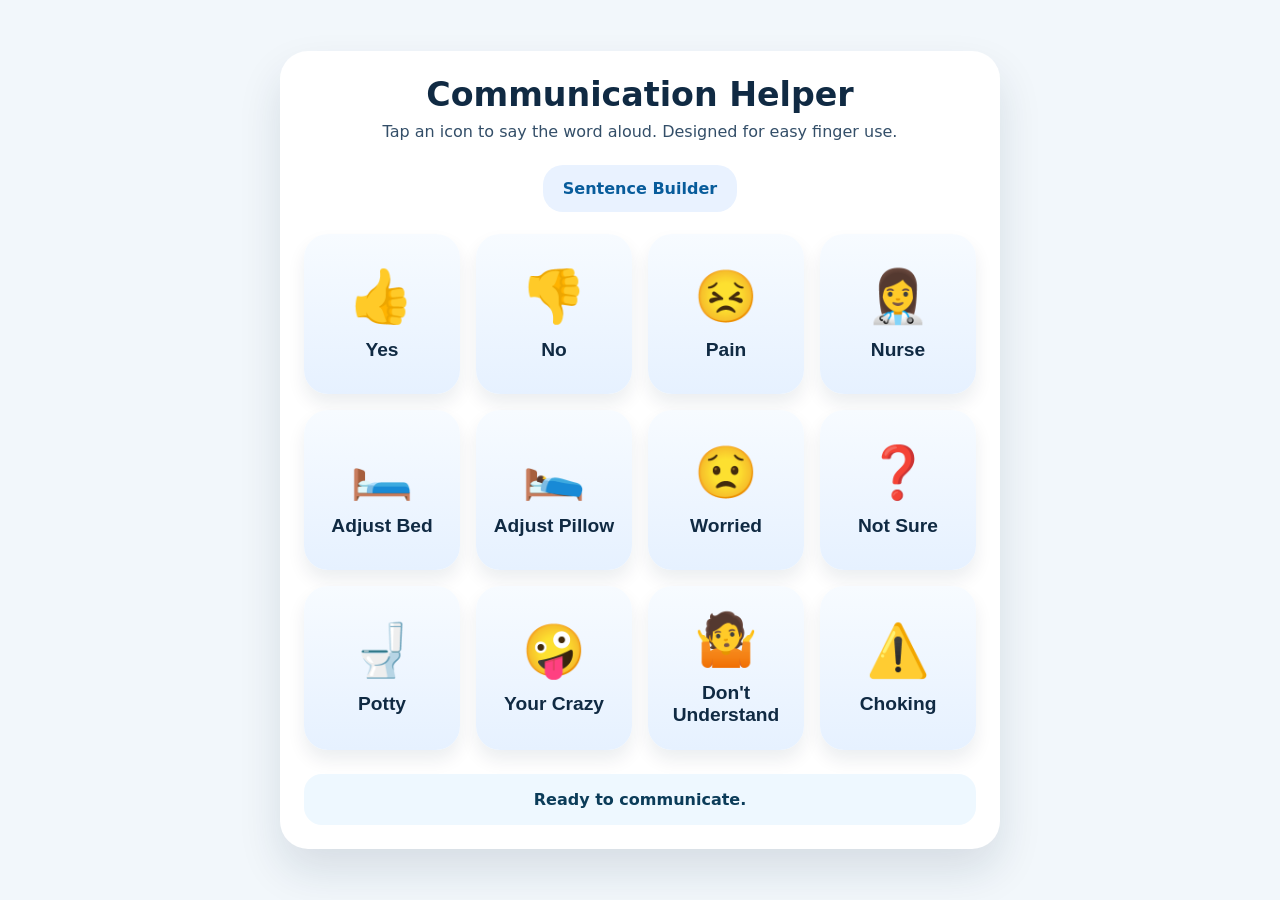
==== index.html @ 8a259477 "First publish" ====
<!DOCTYPE html>
<html lang="en">
<head>
  <meta charset="UTF-8" />
  <meta name="viewport" content="width=device-width, initial-scale=1.0, viewport-fit=cover" />
  <meta name="description" content="Touch-friendly communication helper with voice output for limited communication users." />
  <meta name="theme-color" content="#085c9b" />
  <meta name="apple-mobile-web-app-capable" content="yes" />
  <meta name="apple-mobile-web-app-status-bar-style" content="black-translucent" />
  <meta name="apple-mobile-web-app-title" content="Comm Helper" />
  <meta name="format-detection" content="telephone=no" />
  <title>Communication Helper</title>
  <link rel="manifest" href="manifest.json" />
  <link rel="apple-touch-icon" sizes="180x180" href="icons/icon-180.png" />
  <link rel="icon" type="image/png" sizes="192x192" href="icons/icon-192.png" />
  <link rel="icon" type="image/png" sizes="512x512" href="icons/icon-512.png" />
  <link rel="stylesheet" href="styles.css" />
</head>
<body>
  <main class="app-shell">
    <h1>Communication Helper</h1>
    <p class="instructions">Tap an icon to say the word aloud. Designed for easy finger use.</p>
    <div class="page-actions">
      <a class="secondary-link" href="sentences.html">Sentence Builder</a>
    </div>

    <div class="button-grid" role="group" aria-label="Communication actions">
      <button class="comm-button" data-word="Yes" aria-label="Yes">
        <span class="icon">👍</span>
        <span class="label">Yes</span>
      </button>
      <button class="comm-button" data-word="No" aria-label="No">
        <span class="icon">👎</span>
        <span class="label">No</span>
      </button>
      <button class="comm-button" data-word="Pain" aria-label="Pain">
        <span class="icon">😣</span>
        <span class="label">Pain</span>
      </button>
      <button class="comm-button" data-word="Nurse" aria-label="Nurse">
        <span class="icon">👩‍⚕️</span>
        <span class="label">Nurse</span>
      </button>
      <button class="comm-button" data-word="Adjust Bed" aria-label="Adjust Bed">
        <span class="icon">🛏️</span>
        <span class="label">Adjust Bed</span>
      </button>
      <button class="comm-button" data-word="Adjust Pillow" aria-label="Adjust Pillow">
        <span class="icon">🛌</span>
        <span class="label">Adjust Pillow</span>
      </button>
      <button class="comm-button" data-word="Worried" aria-label="Worried">
        <span class="icon">😟</span>
        <span class="label">Worried</span>
      </button>
      <button class="comm-button" data-word="Not Sure" aria-label="Not Sure">
        <span class="icon">❓</span>
        <span class="label">Not Sure</span>
      </button>
      <button class="comm-button" data-word="Potty" aria-label="Potty">
        <span class="icon">🚽</span>
        <span class="label">Potty</span>
      </button>
      <button class="comm-button" data-word="Your crazy" aria-label="Your crazy">
        <span class="icon">🤪</span>
        <span class="label">Your Crazy</span>
      </button>
      <button class="comm-button" data-word="I don't understand" aria-label="I don't understand">
        <span class="icon">🤷</span>
        <span class="label">Don't Understand</span>
      </button>
      <button class="comm-button" data-word="Choking" aria-label="Choking">
        <span class="icon">⚠️</span>
        <span class="label">Choking</span>
      </button>
    </div>

    <div class="feedback" aria-live="polite" id="feedback">Ready to communicate.</div>
  </main>
  <script src="script.js"></script>
</body>
</html>
---- styles.css ----
:root {
  color-scheme: light;
  font-family: system-ui, -apple-system, BlinkMacSystemFont, "Segoe UI", sans-serif;
  background: #f2f7fb;
  color: #102a43;
}

* {
  box-sizing: border-box;
}

body {
  margin: 0;
  min-height: 100vh;
  display: flex;
  align-items: center;
  justify-content: center;
  padding: 16px;
}

.app-shell {
  width: min(100%, 720px);
  background: #ffffff;
  border-radius: 28px;
  padding: 24px;
  box-shadow: 0 22px 44px rgba(16, 42, 67, 0.12);
}

h1 {
  margin: 0 0 8px;
  font-size: clamp(2rem, 2.6vw, 2.6rem);
  text-align: center;
}

.instructions {
  margin: 0 0 24px;
  font-size: 1rem;
  text-align: center;
  color: #334e68;
}

.page-actions {
  display: flex;
  justify-content: center;
  margin-bottom: 22px;
}

.secondary-link,
.secondary-button {
  display: inline-flex;
  align-items: center;
  justify-content: center;
  border-radius: 20px;
  border: 2px solid transparent;
  padding: 12px 18px;
  font-size: 1rem;
  font-weight: 700;
  text-decoration: none;
  color: #085c9b;
  background: #e9f2ff;
  transition: background 0.15s ease, transform 0.15s ease;
}

.secondary-link:hover,
.secondary-button:hover,
.secondary-button:focus-visible {
  background: #d6e7ff;
  transform: translateY(-1px);
  outline: none;
}

.sentence-box {
  min-height: 68px;
  margin-bottom: 20px;
  padding: 16px 18px;
  border-radius: 20px;
  background: #f3f9ff;
  color: #102a43;
  font-size: 1.1rem;
  text-align: center;
  display: flex;
  align-items: center;
  justify-content: center;
}

.sentence-actions {
  display: grid;
  grid-template-columns: repeat(2, minmax(120px, 1fr));
  gap: 12px;
  margin-top: 18px;
}

.secondary-button {
  cursor: pointer;
  border: none;
}

.button-grid {
  display: grid;
  gap: 16px;
  grid-template-columns: repeat(auto-fit, minmax(140px, 1fr));
}

.comm-button {
  border: 0;
  border-radius: 24px;
  padding: 24px 16px;
  background: linear-gradient(180deg, #f7fbff 0%, #e6f1ff 100%);
  color: #102a43;
  font-size: 1.1rem;
  font-weight: 700;
  display: flex;
  flex-direction: column;
  align-items: center;
  justify-content: center;
  gap: 12px;
  min-height: 160px;
  cursor: pointer;
  transition: transform 0.15s ease, box-shadow 0.15s ease, background 0.15s ease;
  box-shadow: 0 10px 18px rgba(16, 42, 67, 0.08);
}

.comm-button:hover,
.comm-button:focus-visible {
  transform: translateY(-2px);
  box-shadow: 0 16px 24px rgba(16, 42, 67, 0.14);
  outline: none;
}

.comm-button:active {
  transform: translateY(0);
  background: linear-gradient(180deg, #e3efff 0%, #d2e6ff 100%);
}

.icon {
  font-size: 3.2rem;
}

.label {
  font-size: 1.2rem;
}

.feedback {
  margin-top: 24px;
  text-align: center;
  padding: 16px 18px;
  border-radius: 18px;
  background: #eef8ff;
  color: #0b3c59;
  font-weight: 600;
}

@media (max-width: 500px) {
  .comm-button {
    min-height: 140px;
    padding: 20px 14px;
  }

  .icon {
    font-size: 2.8rem;
  }
}
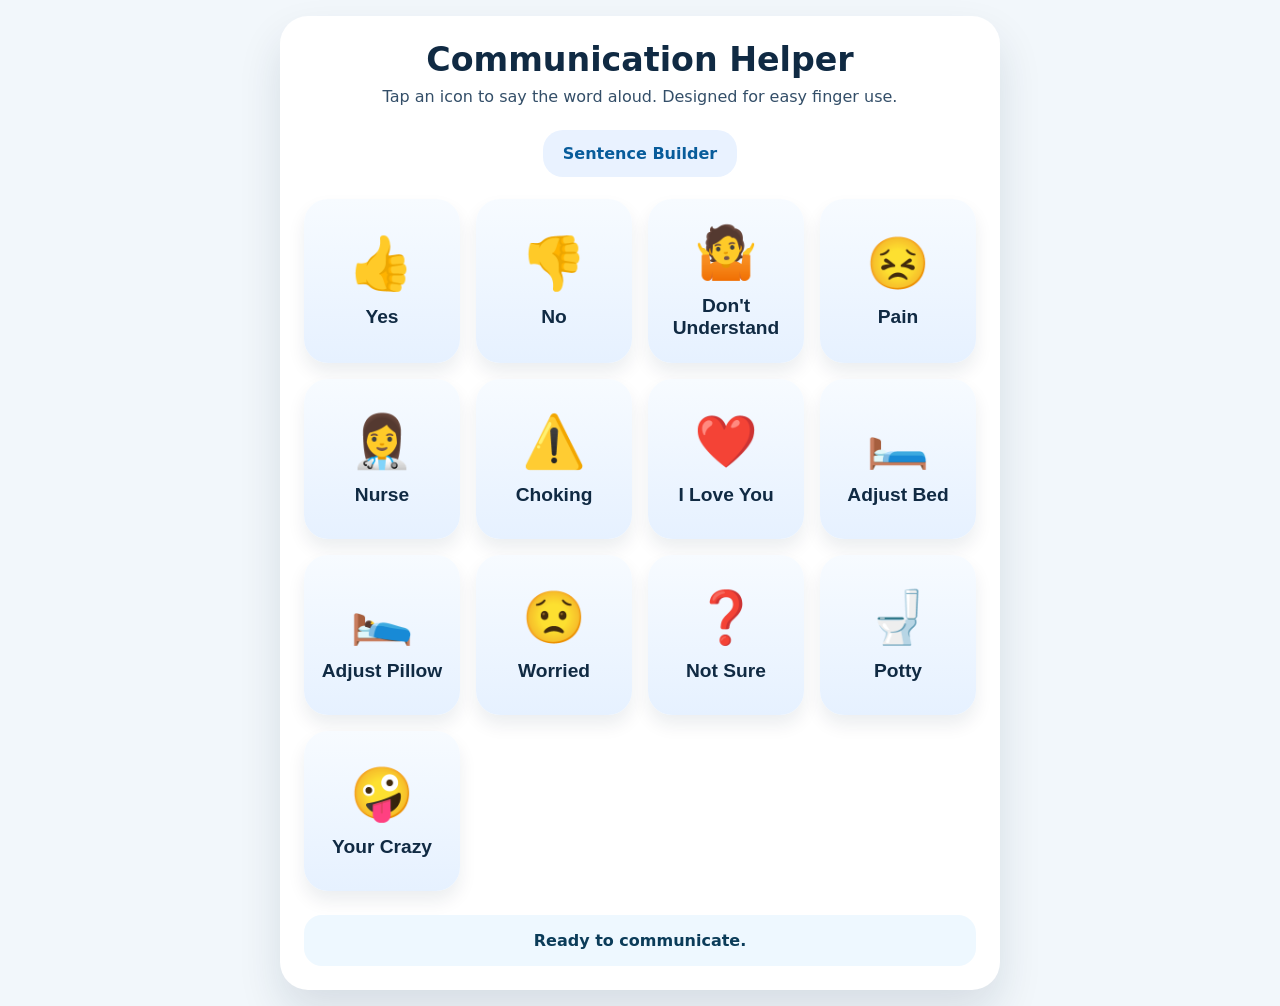
==== commit 4a41f4e7: "moved icons" ====
--- a/index.html
+++ b/index.html
@@ -33,6 +33,10 @@
         <span class="icon">👎</span>
         <span class="label">No</span>
       </button>
+      <button class="comm-button" data-word="I don't understand" aria-label="I don't understand">
+        <span class="icon">🤷</span>
+        <span class="label">Don't Understand</span>
+      </button>
       <button class="comm-button" data-word="Pain" aria-label="Pain">
         <span class="icon">😣</span>
         <span class="label">Pain</span>
@@ -40,6 +44,14 @@
       <button class="comm-button" data-word="Nurse" aria-label="Nurse">
         <span class="icon">👩‍⚕️</span>
         <span class="label">Nurse</span>
+      </button>
+      <button class="comm-button" data-word="Choking" aria-label="Choking">
+        <span class="icon">⚠️</span>
+        <span class="label">Choking</span>
+      </button>
+      <button class="comm-button" data-word="I love you" aria-label="I love you">
+        <span class="icon">❤️</span>
+        <span class="label">I Love You</span>
       </button>
       <button class="comm-button" data-word="Adjust Bed" aria-label="Adjust Bed">
         <span class="icon">🛏️</span>
@@ -65,14 +77,6 @@
         <span class="icon">🤪</span>
         <span class="label">Your Crazy</span>
       </button>
-      <button class="comm-button" data-word="I don't understand" aria-label="I don't understand">
-        <span class="icon">🤷</span>
-        <span class="label">Don't Understand</span>
-      </button>
-      <button class="comm-button" data-word="Choking" aria-label="Choking">
-        <span class="icon">⚠️</span>
-        <span class="label">Choking</span>
-      </button>
     </div>
 
     <div class="feedback" aria-live="polite" id="feedback">Ready to communicate.</div>
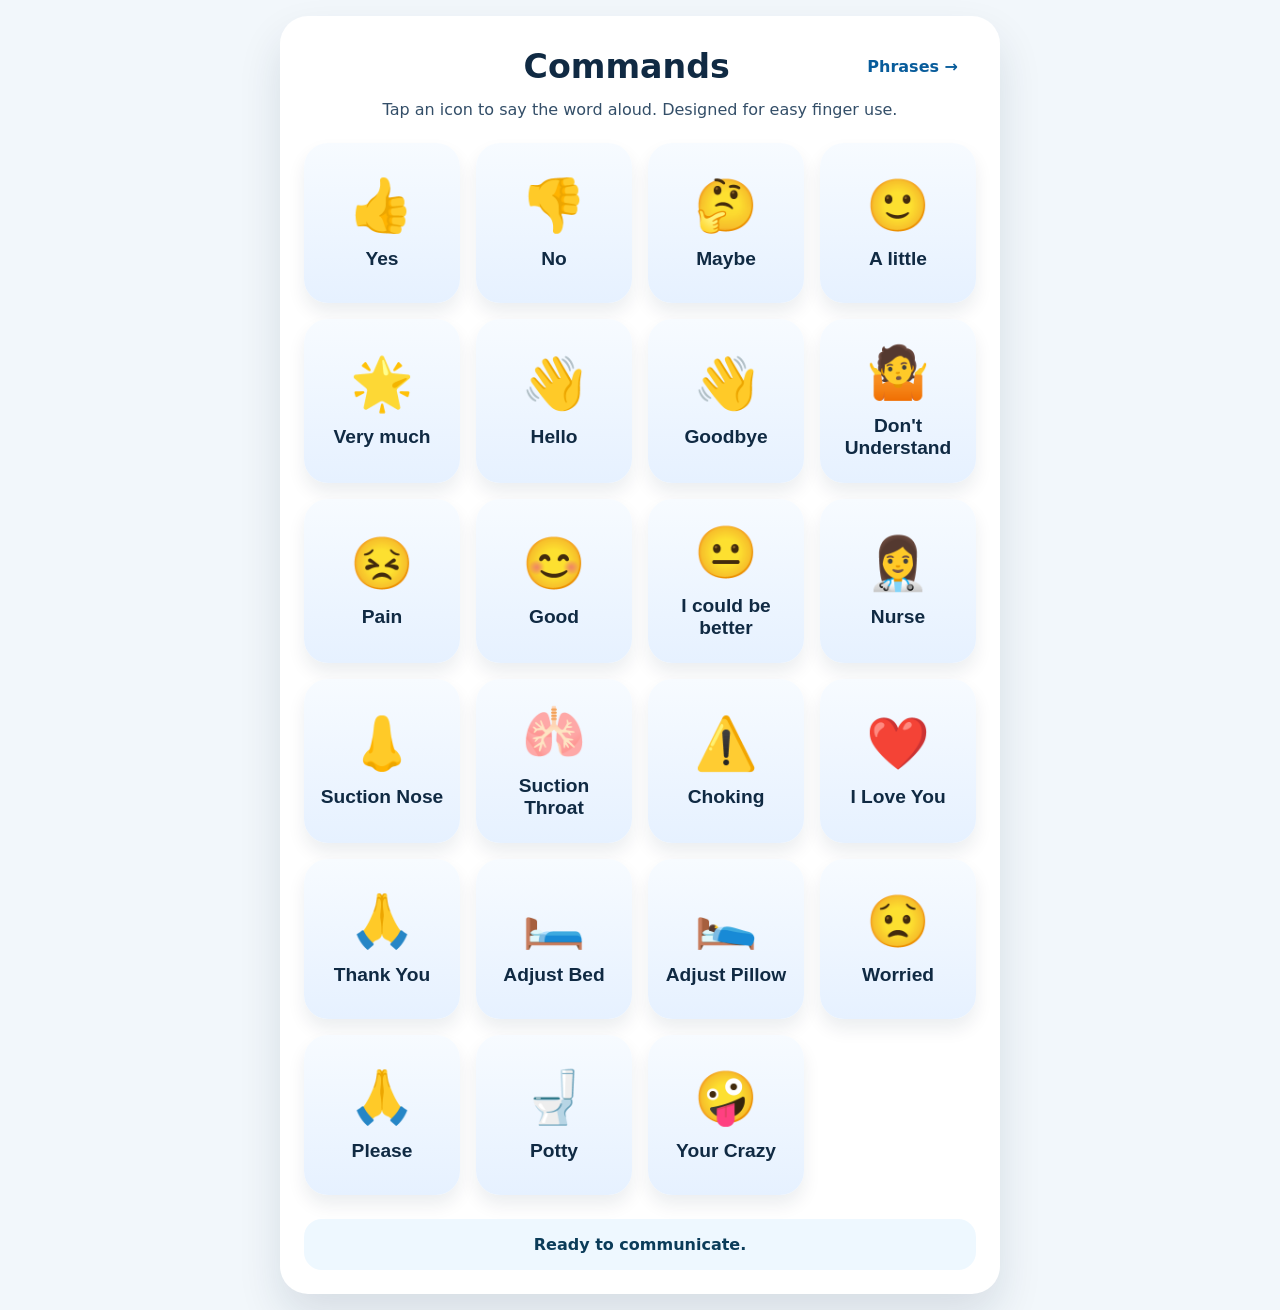
==== commit 00b0b454: "Updates to flow" ====
--- a/index.html
+++ b/index.html
@@ -9,7 +9,7 @@
   <meta name="apple-mobile-web-app-status-bar-style" content="black-translucent" />
   <meta name="apple-mobile-web-app-title" content="Comm Helper" />
   <meta name="format-detection" content="telephone=no" />
-  <title>Communication Helper</title>
+  <title>Commands</title>
   <link rel="manifest" href="manifest.json" />
   <link rel="apple-touch-icon" sizes="180x180" href="icons/icon-180.png" />
   <link rel="icon" type="image/png" sizes="192x192" href="icons/icon-192.png" />
@@ -18,11 +18,12 @@
 </head>
 <body>
   <main class="app-shell">
-    <h1>Communication Helper</h1>
+    <div class="page-header">
+      <div class="nav-spacer"></div>
+      <h1>Commands</h1>
+      <a class="nav-link" href="sentences.html">Phrases →</a>
+    </div>
     <p class="instructions">Tap an icon to say the word aloud. Designed for easy finger use.</p>
-    <div class="page-actions">
-      <a class="secondary-link" href="sentences.html">Sentence Builder</a>
-    </div>
 
     <div class="button-grid" role="group" aria-label="Communication actions">
       <button class="comm-button" data-word="Yes" aria-label="Yes">
@@ -33,6 +34,26 @@
         <span class="icon">👎</span>
         <span class="label">No</span>
       </button>
+      <button class="comm-button" data-word="Maybe" aria-label="Maybe">
+        <span class="icon">🤔</span>
+        <span class="label">Maybe</span>
+      </button>
+      <button class="comm-button" data-word="A little" aria-label="A little">
+        <span class="icon">🙂</span>
+        <span class="label">A little</span>
+      </button>
+      <button class="comm-button" data-word="Very much" aria-label="Very much">
+        <span class="icon">🌟</span>
+        <span class="label">Very much</span>
+      </button>
+      <button class="comm-button" data-word="Hello" aria-label="Hello">
+        <span class="icon">👋</span>
+        <span class="label">Hello</span>
+      </button>
+      <button class="comm-button" data-word="Goodbye" aria-label="Goodbye">
+        <span class="icon">👋</span>
+        <span class="label">Goodbye</span>
+      </button>
       <button class="comm-button" data-word="I don't understand" aria-label="I don't understand">
         <span class="icon">🤷</span>
         <span class="label">Don't Understand</span>
@@ -41,9 +62,25 @@
         <span class="icon">😣</span>
         <span class="label">Pain</span>
       </button>
+      <button class="comm-button" data-word="Good" aria-label="Good">
+        <span class="icon">😊</span>
+        <span class="label">Good</span>
+      </button>
+      <button class="comm-button" data-word="I could be better" aria-label="I could be better">
+        <span class="icon">😐</span>
+        <span class="label">I could be better</span>
+      </button>
       <button class="comm-button" data-word="Nurse" aria-label="Nurse">
         <span class="icon">👩‍⚕️</span>
         <span class="label">Nurse</span>
+      </button>
+      <button class="comm-button" data-word="Suction Nose" aria-label="Suction Nose">
+        <span class="icon">👃</span>
+        <span class="label">Suction Nose</span>
+      </button>
+      <button class="comm-button" data-word="Suction Throat" aria-label="Suction Throat">
+        <span class="icon">🫁</span>
+        <span class="label">Suction Throat</span>
       </button>
       <button class="comm-button" data-word="Choking" aria-label="Choking">
         <span class="icon">⚠️</span>
@@ -52,6 +89,10 @@
       <button class="comm-button" data-word="I love you" aria-label="I love you">
         <span class="icon">❤️</span>
         <span class="label">I Love You</span>
+      </button>
+      <button class="comm-button" data-word="Thank you" aria-label="Thank you">
+        <span class="icon">🙏</span>
+        <span class="label">Thank You</span>
       </button>
       <button class="comm-button" data-word="Adjust Bed" aria-label="Adjust Bed">
         <span class="icon">🛏️</span>
@@ -65,9 +106,9 @@
         <span class="icon">😟</span>
         <span class="label">Worried</span>
       </button>
-      <button class="comm-button" data-word="Not Sure" aria-label="Not Sure">
-        <span class="icon">❓</span>
-        <span class="label">Not Sure</span>
+      <button class="comm-button" data-word="Please" aria-label="Please">
+        <span class="icon">🙏</span>
+        <span class="label">Please</span>
       </button>
       <button class="comm-button" data-word="Potty" aria-label="Potty">
         <span class="icon">🚽</span>
--- a/styles.css
+++ b/styles.css
@@ -30,6 +30,47 @@
   margin: 0 0 8px;
   font-size: clamp(2rem, 2.6vw, 2.6rem);
   text-align: center;
+}
+
+.page-header {
+  display: flex;
+  flex-wrap: wrap;
+  align-items: center;
+  justify-content: space-between;
+  margin-bottom: 8px;
+  gap: 12px;
+}
+
+.page-header h1 {
+  flex: 1;
+  text-align: center;
+  margin: 0;
+}
+
+.nav-link {
+  display: inline-flex;
+  align-items: center;
+  padding: 14px 18px;
+  font-size: 1rem;
+  font-weight: 600;
+  color: #085c9b;
+  text-decoration: none;
+  border-radius: 16px;
+  transition: background 0.15s ease;
+  min-width: 120px;
+  min-height: 52px;
+  justify-content: center;
+  touch-action: manipulation;
+}
+
+.nav-link:hover,
+.nav-link:focus-visible {
+  background: #e9f2ff;
+  outline: none;
+}
+
+.nav-spacer {
+  min-width: 100px;
 }
 
 .instructions {
@@ -83,6 +124,73 @@
   justify-content: center;
 }
 
+.sentence-builder {
+  display: grid;
+  grid-template-columns: repeat(auto-fit, minmax(140px, 1fr));
+  gap: 16px;
+  margin-bottom: 20px;
+}
+
+.column {
+  background: #f8fbff;
+  border-radius: 16px;
+  padding: 14px 12px;
+}
+
+.column h3 {
+  margin: 0 0 12px;
+  font-size: 0.9rem;
+  font-weight: 700;
+  color: #085c9b;
+  text-align: center;
+  text-transform: uppercase;
+  letter-spacing: 0.5px;
+}
+
+.word-group {
+  display: flex;
+  flex-direction: column;
+  gap: 10px;
+}
+
+.word-button {
+  border: 0;
+  border-radius: 12px;
+  padding: 12px 10px;
+  background: linear-gradient(180deg, #ffffff 0%, #f1f8ff 100%);
+  color: #102a43;
+  font-size: 0.9rem;
+  font-weight: 600;
+  display: flex;
+  flex-direction: column;
+  align-items: center;
+  justify-content: center;
+  gap: 6px;
+  cursor: pointer;
+  transition: transform 0.12s ease, box-shadow 0.12s ease, background 0.12s ease;
+  box-shadow: 0 4px 8px rgba(16, 42, 67, 0.06);
+}
+
+.word-button:hover,
+.word-button:focus-visible {
+  transform: translateY(-1px);
+  box-shadow: 0 8px 14px rgba(16, 42, 67, 0.1);
+  outline: none;
+}
+
+.word-button:active {
+  transform: translateY(0);
+  background: linear-gradient(180deg, #e8f3ff 0%, #d9ecff 100%);
+}
+
+.word-button .icon {
+  font-size: 1.4rem;
+}
+
+.word-button .text {
+  font-size: 0.8rem;
+}
+
 .sentence-actions {
   display: grid;
   grid-template-columns: repeat(2, minmax(120px, 1fr));
@@ -159,4 +267,13 @@
   .icon {
     font-size: 2.8rem;
   }
-}
+
+  .page-header {
+    justify-content: center;
+    gap: 10px;
+  }
+
+  .nav-link {
+    min-width: 100%;
+  }
+}
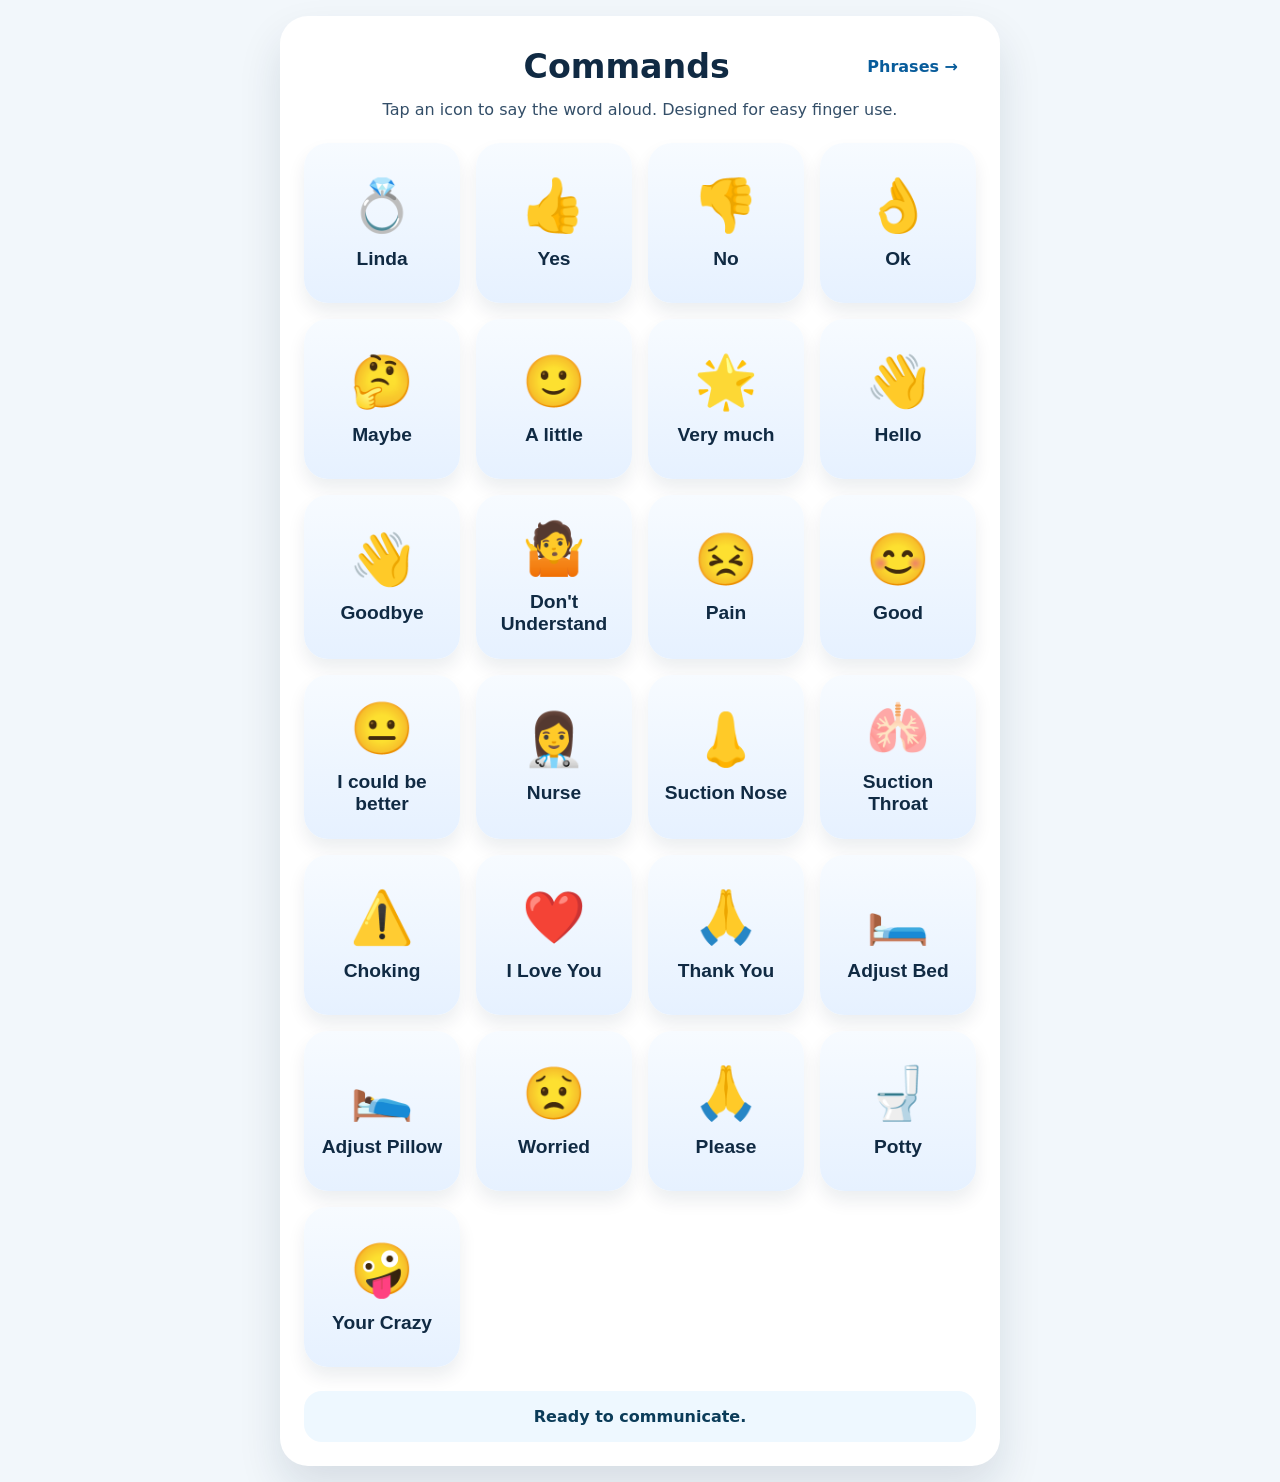
==== commit e83cea44: "Linda, OK" ====
--- a/index.html
+++ b/index.html
@@ -11,9 +11,17 @@
   <meta name="format-detection" content="telephone=no" />
   <title>Commands</title>
   <link rel="manifest" href="manifest.json" />
+  <!-- Apple touch icons (use relative paths so the site works under a subfolder too) -->
   <link rel="apple-touch-icon" sizes="180x180" href="icons/icon-180.png" />
+  <link rel="apple-touch-icon" sizes="167x167" href="icons/icon-180.png" />
+  <link rel="apple-touch-icon" sizes="152x152" href="icons/icon-180.png" />
+  <link rel="apple-touch-icon" sizes="120x120" href="icons/icon-120.png" />
+  <link rel="apple-touch-icon" href="icons/icon-180.png" />
+  <link rel="mask-icon" href="icons/safari-mask.svg" color="#085c9b" />
+  <link rel="shortcut icon" href="icons/icon-192.png" />
   <link rel="icon" type="image/png" sizes="192x192" href="icons/icon-192.png" />
   <link rel="icon" type="image/png" sizes="512x512" href="icons/icon-512.png" />
+  <meta name="msapplication-TileImage" content="icons/icon-192.png" />
   <link rel="stylesheet" href="styles.css" />
 </head>
 <body>
@@ -26,6 +34,10 @@
     <p class="instructions">Tap an icon to say the word aloud. Designed for easy finger use.</p>
 
     <div class="button-grid" role="group" aria-label="Communication actions">
+      <button class="comm-button" data-word="Linda" aria-label="Linda">
+        <span class="icon">💍</span>
+        <span class="label">Linda</span>
+      </button>
       <button class="comm-button" data-word="Yes" aria-label="Yes">
         <span class="icon">👍</span>
         <span class="label">Yes</span>
@@ -33,6 +45,10 @@
       <button class="comm-button" data-word="No" aria-label="No">
         <span class="icon">👎</span>
         <span class="label">No</span>
+      </button>
+      <button class="comm-button" data-word="Ok" aria-label="Ok">
+        <span class="icon">👌</span>
+        <span class="label">Ok</span>
       </button>
       <button class="comm-button" data-word="Maybe" aria-label="Maybe">
         <span class="icon">🤔</span>
